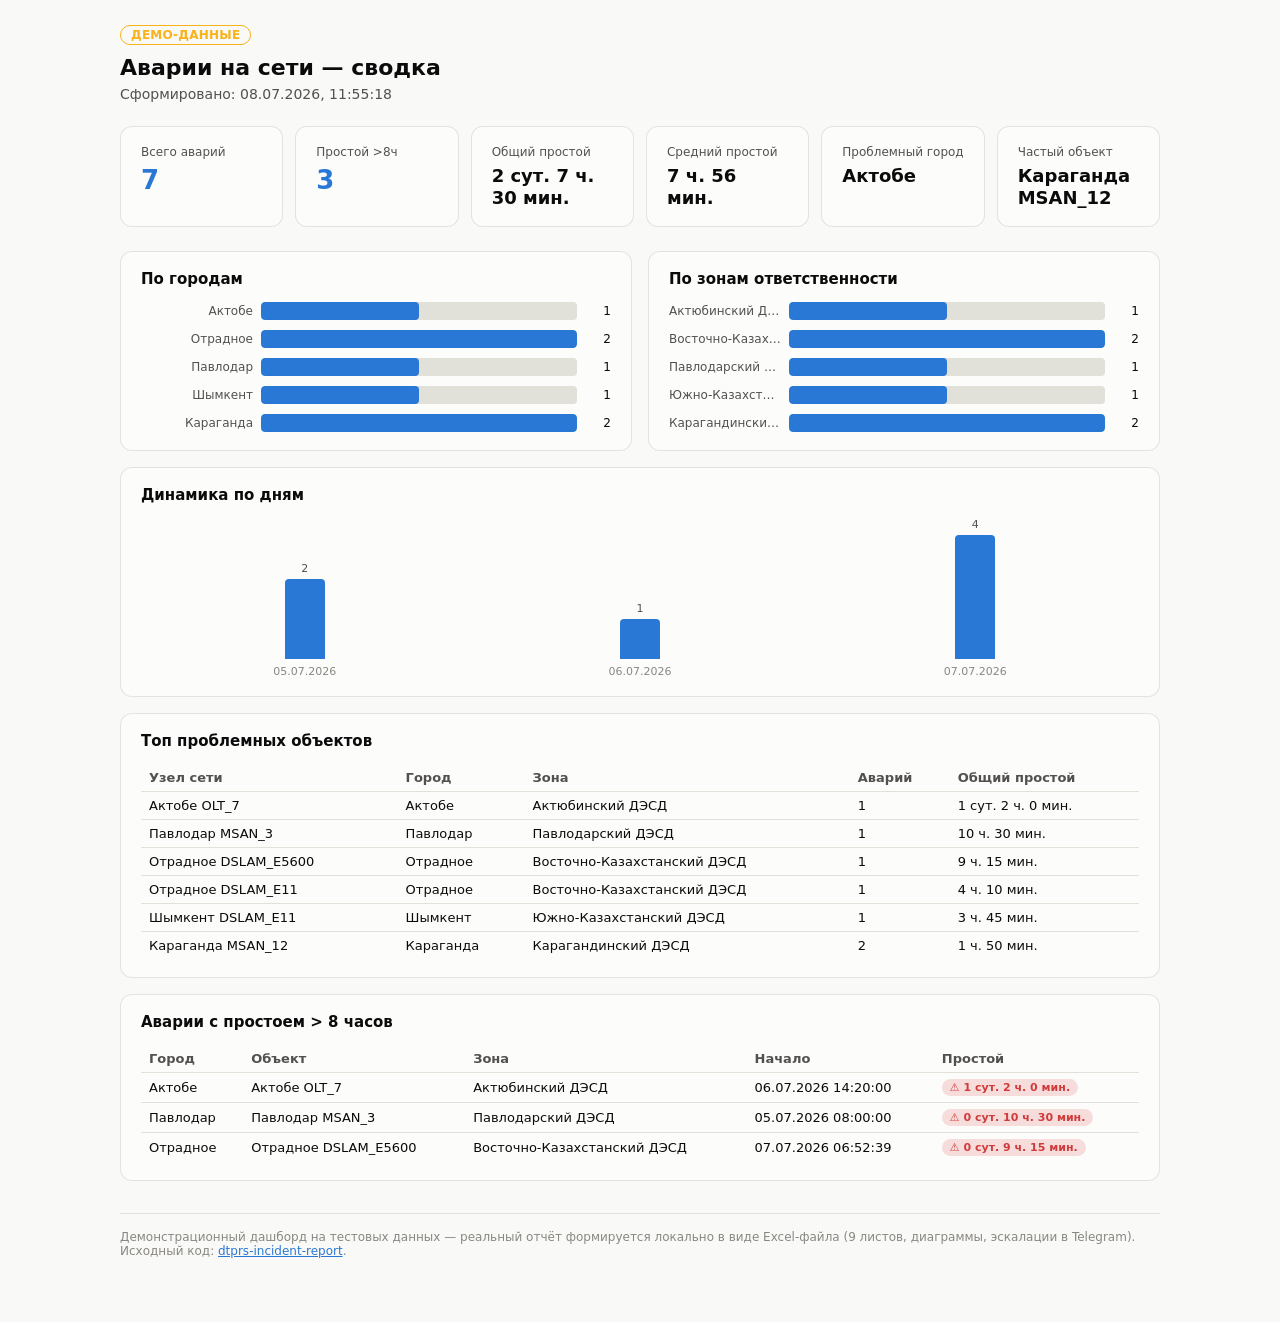
==== docs/index.html @ f37abf71 "Add web dashboard (GitHub Pages) with demo data only Adds a static dashboard under docs/ mirroring t" ====
<!doctype html>
<html lang="ru">
<head>
<meta charset="utf-8">
<meta name="viewport" content="width=device-width, initial-scale=1">
<title>Аварии на сети — демо-дашборд</title>
<style>
  :root {
    --surface-1:      #fcfcfb;
    --page-plane:     #f9f9f7;
    --text-primary:   #0b0b0b;
    --text-secondary: #52514e;
    --text-muted:     #898781;
    --grid-line:      #e1e0d9;
    --baseline:       #c3c2b7;
    --border:         rgba(11,11,11,0.10);
    --series-1:       #2a78d6; /* blue — единственная серия на графиках-барах */
    --status-good:     #0ca30c;
    --status-warning:  #fab219;
    --status-critical: #d03b3b;
  }
  @media (prefers-color-scheme: dark) {
    :root {
      --surface-1:      #1a1a19;
      --page-plane:     #0d0d0d;
      --text-primary:   #ffffff;
      --text-secondary: #c3c2b7;
      --text-muted:     #898781;
      --grid-line:      #2c2c2a;
      --baseline:       #383835;
      --border:         rgba(255,255,255,0.10);
      --series-1:       #3987e5;
      --status-good:     #0ca30c;
      --status-warning:  #fab219;
      --status-critical: #d03b3b;
    }
  }

  * { box-sizing: border-box; }
  body {
    margin: 0;
    font-family: system-ui, -apple-system, "Segoe UI", sans-serif;
    background: var(--page-plane);
    color: var(--text-primary);
  }
  .wrap { max-width: 1080px; margin: 0 auto; padding: 24px 20px 64px; }

  header { margin-bottom: 24px; }
  header h1 { font-size: 22px; margin: 0 0 6px; }
  .subtitle { color: var(--text-secondary); font-size: 14px; margin: 0; }
  .demo-badge {
    display: inline-block;
    font-size: 12px;
    font-weight: 700;
    letter-spacing: 0.02em;
    color: var(--status-warning);
    border: 1px solid var(--status-warning);
    border-radius: 999px;
    padding: 2px 10px;
    margin-bottom: 10px;
  }

  .card {
    background: var(--surface-1);
    border: 1px solid var(--border);
    border-radius: 12px;
    padding: 18px 20px;
  }

  .kpi-grid {
    display: grid;
    grid-template-columns: repeat(auto-fit, minmax(150px, 1fr));
    gap: 12px;
    margin-bottom: 24px;
  }
  .kpi-tile .kpi-label {
    font-size: 12px;
    color: var(--text-secondary);
    margin: 0 0 6px;
  }
  .kpi-tile .kpi-value {
    font-size: 26px;
    font-weight: 700;
    font-variant-numeric: tabular-nums;
    margin: 0;
    color: var(--series-1);
    line-height: 1.2;
  }
  .kpi-tile .kpi-value.text { font-size: 18px; color: var(--text-primary); }

  .charts-grid {
    display: grid;
    grid-template-columns: 1fr 1fr;
    gap: 16px;
    margin-bottom: 16px;
  }
  @media (max-width: 720px) {
    .charts-grid { grid-template-columns: 1fr; }
  }

  .card h2 {
    font-size: 15px;
    margin: 0 0 14px;
    color: var(--text-primary);
  }

  .hbar-row { display: flex; align-items: center; margin-bottom: 10px; }
  .hbar-row:last-child { margin-bottom: 0; }
  .hbar-label {
    width: 120px;
    flex-shrink: 0;
    font-size: 12px;
    color: var(--text-secondary);
    padding-right: 8px;
    text-align: right;
    white-space: nowrap;
    overflow: hidden;
    text-overflow: ellipsis;
  }
  .hbar-track {
    flex: 1;
    position: relative;
    height: 18px;
    background: var(--grid-line);
    border-radius: 4px;
    overflow: hidden;
  }
  .hbar-fill {
    height: 100%;
    background: var(--series-1);
    border-radius: 4px;
    min-width: 4px;
  }
  .hbar-value {
    width: 34px;
    flex-shrink: 0;
    font-size: 12px;
    font-variant-numeric: tabular-nums;
    color: var(--text-primary);
    text-align: right;
    padding-left: 8px;
  }

  .vbar-chart { display: flex; align-items: flex-end; gap: 8px; height: 160px; }
  .vbar-col { flex: 1; display: flex; flex-direction: column; align-items: center; justify-content: flex-end; height: 100%; }
  .vbar-value { font-size: 11px; color: var(--text-secondary); margin-bottom: 4px; font-variant-numeric: tabular-nums; }
  .vbar-fill { width: 100%; max-width: 40px; background: var(--series-1); border-radius: 4px 4px 0 0; }
  .vbar-label { font-size: 11px; color: var(--text-muted); margin-top: 6px; white-space: nowrap; }

  table { width: 100%; border-collapse: collapse; font-size: 13px; }
  thead th {
    text-align: left;
    font-weight: 600;
    color: var(--text-secondary);
    border-bottom: 1px solid var(--grid-line);
    padding: 6px 8px;
    white-space: nowrap;
  }
  tbody td {
    padding: 6px 8px;
    border-bottom: 1px solid var(--grid-line);
    font-variant-numeric: tabular-nums;
  }
  tbody tr:last-child td { border-bottom: none; }
  .table-wrap { overflow-x: auto; }

  .badge {
    display: inline-flex;
    align-items: center;
    gap: 4px;
    font-size: 11px;
    font-weight: 700;
    padding: 2px 8px;
    border-radius: 999px;
  }
  .badge.critical { background: color-mix(in srgb, var(--status-critical) 16%, transparent); color: var(--status-critical); }

  .section { margin-bottom: 16px; }

  footer {
    margin-top: 32px;
    font-size: 12px;
    color: var(--text-muted);
    border-top: 1px solid var(--grid-line);
    padding-top: 16px;
  }
  footer a { color: var(--series-1); }

  .empty { color: var(--text-muted); font-size: 13px; }
</style>
</head>
<body>
  <div class="wrap">
    <header>
      <div class="demo-badge">ДЕМО-ДАННЫЕ</div>
      <h1>Аварии на сети — сводка</h1>
      <p class="subtitle" id="generated-at"></p>
    </header>

    <section class="kpi-grid" id="kpi-grid"></section>

    <section class="charts-grid">
      <div class="card">
        <h2>По городам</h2>
        <div id="chart-city"></div>
      </div>
      <div class="card">
        <h2>По зонам ответственности</h2>
        <div id="chart-zone"></div>
      </div>
    </section>

    <section class="section card">
      <h2>Динамика по дням</h2>
      <div id="chart-daily"></div>
    </section>

    <section class="section card">
      <h2>Топ проблемных объектов</h2>
      <div class="table-wrap" id="table-nodes"></div>
    </section>

    <section class="section card">
      <h2>Аварии с простоем &gt; 8 часов</h2>
      <div class="table-wrap" id="table-escalations"></div>
    </section>

    <footer>
      Демонстрационный дашборд на тестовых данных — реальный отчёт формируется
      локально в виде Excel-файла (9 листов, диаграммы, эскалации в Telegram).
      Исходный код: <a href="https://github.com/seniakotnatural07-ux/dtprs-incident-report">dtprs-incident-report</a>.
    </footer>
  </div>

<script src="app.js"></script>
</body>
</html>
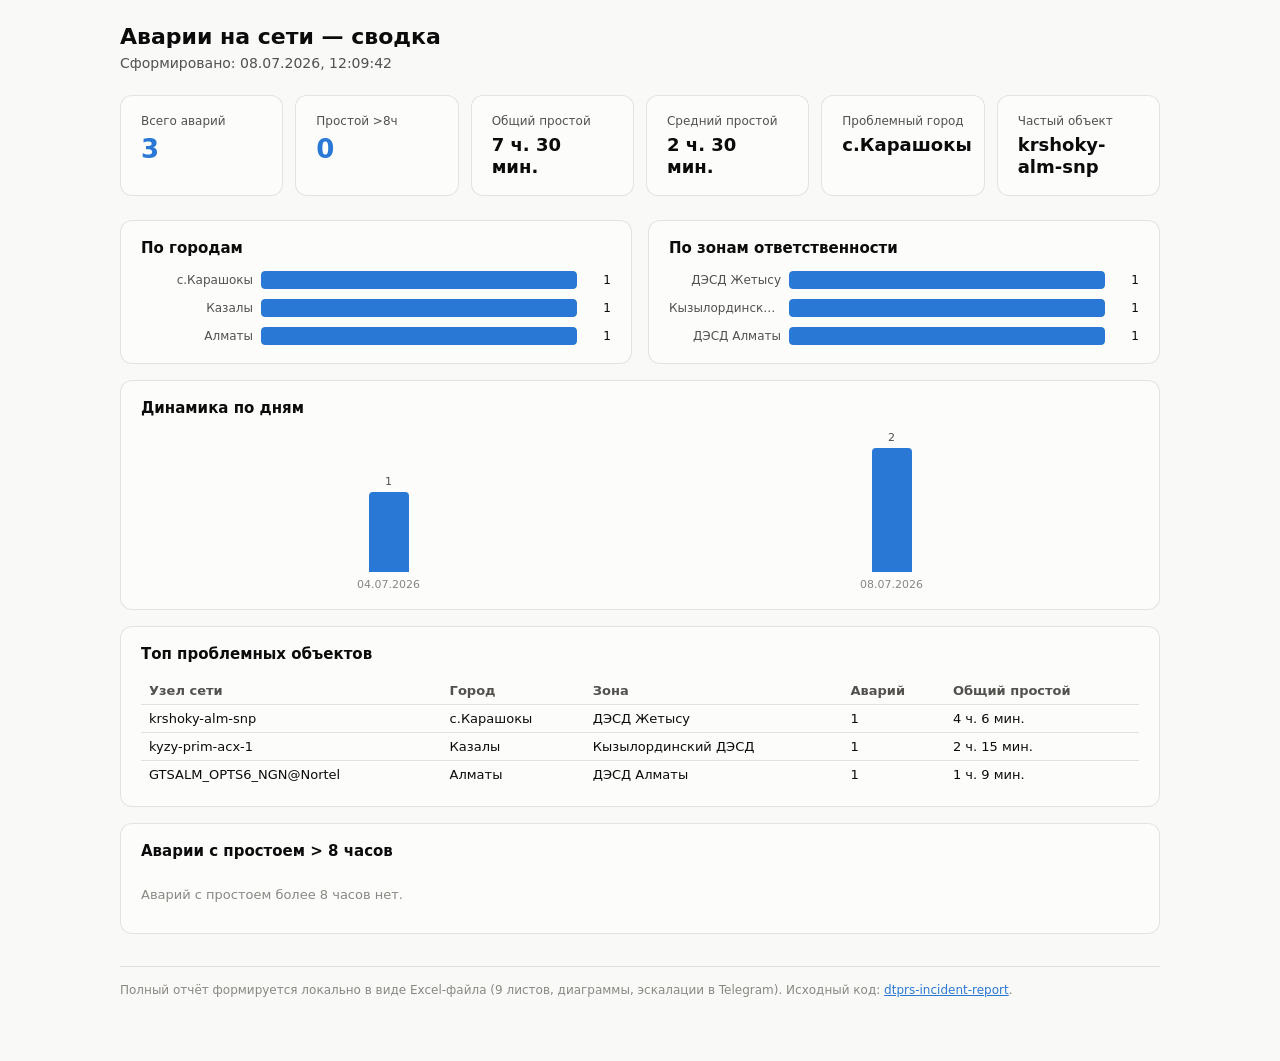
==== commit c943d889: "Publish real incident data on the dashboard User explicitly requested and confirmed publishing real " ====
--- a/docs/index.html
+++ b/docs/index.html
@@ -192,7 +192,6 @@
 <body>
   <div class="wrap">
     <header>
-      <div class="demo-badge">ДЕМО-ДАННЫЕ</div>
       <h1>Аварии на сети — сводка</h1>
       <p class="subtitle" id="generated-at"></p>
     </header>
@@ -226,9 +225,9 @@
     </section>
 
     <footer>
-      Демонстрационный дашборд на тестовых данных — реальный отчёт формируется
-      локально в виде Excel-файла (9 листов, диаграммы, эскалации в Telegram).
-      Исходный код: <a href="https://github.com/seniakotnatural07-ux/dtprs-incident-report">dtprs-incident-report</a>.
+      Полный отчёт формируется локально в виде Excel-файла (9 листов,
+      диаграммы, эскалации в Telegram). Исходный код:
+      <a href="https://github.com/seniakotnatural07-ux/dtprs-incident-report">dtprs-incident-report</a>.
     </footer>
   </div>
 
